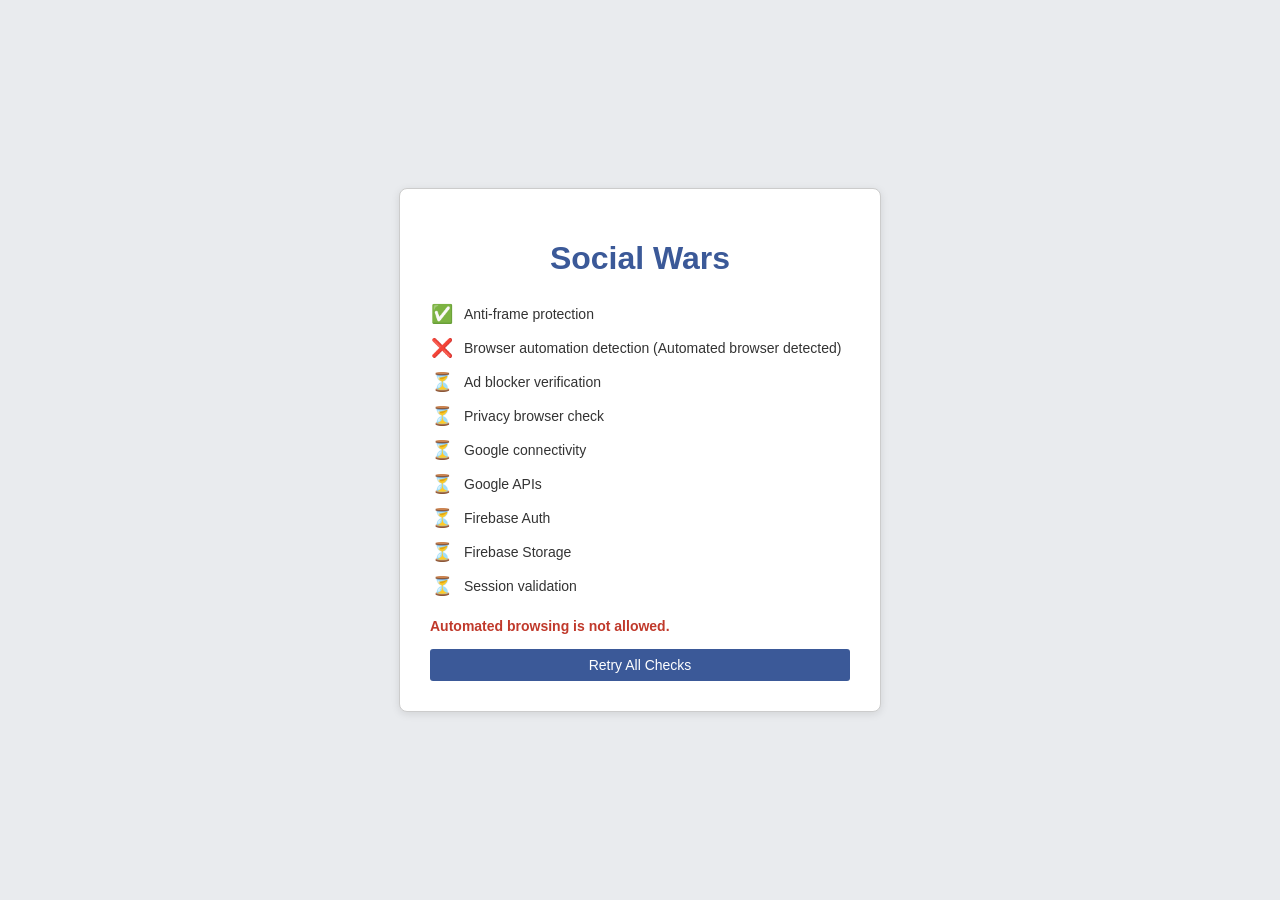
==== index.html @ 9eaaaf3b "Update title and add system check styles" ====
<!DOCTYPE html>
<html lang="en">
<head>
    <meta charset="utf-8"/>
    <meta name="viewport" content="width=device-width, initial-scale=1.0"/>
    <title>Social Wars - System Check</title>
    <link rel="shortcut icon" href="https://web.archive.org/web/20140601135001im_/https://fbcdn-photos-e-a.akamaihd.net/hphotos-ak-xpa1/t39.2080-0/851579_577252918974734_1364279235_n.gif"/>
    <link rel="icon" type="image/gif" href="https://web.archive.org/web/20140601135001im_/https://fbcdn-photos-e-a.akamaihd.net/hphotos-ak-xpa1/t39.2080-0/851579_577252918974734_1364279235_n.gif"/>
    <style>
        body { 
            background: #e9ebee; 
            font-family: 'lucida grande', tahoma, verdana, arial, sans-serif;
            display: flex; justify-content: center; align-items: center; height: 100vh; margin:0;
        }
        .check-box {
            background: white; border: 1px solid #ccc; border-radius: 8px;
            padding: 30px; text-align: left; width: 420px; box-shadow: 0 2px 8px rgba(0,0,0,0.1);
        }
        .check-box h1 { color: #3b5998; text-align: center; margin-bottom: 20px; }
        .check-row { display: flex; align-items: center; padding: 6px 0; }
        .check-icon { width: 24px; font-size: 18px; margin-right: 10px; text-align: center; }
        .check-label { flex: 1; font-size: 14px; color: #333; }
        .error-msg { color: #c0392b; margin: 15px 0; font-size: 14px; font-weight: bold; display: none; }
        .all-ok { color: #1e8449; margin: 15px 0; font-size: 14px; font-weight: bold; display: none; }
        button { 
            background: #3b5998; color: white; border: none; padding: 8px 20px; 
            border-radius: 3px; font-size: 14px; cursor: pointer; margin-top: 15px; width: 100%;
        }
        button:hover { background: #2d4373; }
        button:disabled { background: #aaa; cursor: not-allowed; }
    </style>
</head>
<body>
<div class="check-box">
    <h1>Social Wars</h1>
    <div id="checks">
        <div class="check-row" id="check-anti-frame"><span class="check-icon">⏳</span><span class="check-label">Anti‑frame protection</span></div>
        <div class="check-row" id="check-webdriver"><span class="check-icon">⏳</span><span class="check-label">Browser automation detection</span></div>
        <div class="check-row" id="check-adblock"><span class="check-icon">⏳</span><span class="check-label">Ad blocker verification</span></div>
        <div class="check-row" id="check-privacy"><span class="check-icon">⏳</span><span class="check-label">Privacy browser check</span></div>
        <div class="check-row" id="check-google"><span class="check-icon">⏳</span><span class="check-label">Google connectivity</span></div>
        <div class="check-row" id="check-googleapis"><span class="check-icon">⏳</span><span class="check-label">Google APIs</span></div>
        <div class="check-row" id="check-firebase-auth"><span class="check-icon">⏳</span><span class="check-label">Firebase Auth</span></div>
        <div class="check-row" id="check-firebase-storage"><span class="check-icon">⏳</span><span class="check-label">Firebase Storage</span></div>
        <div class="check-row" id="check-session"><span class="check-icon">⏳</span><span class="check-label">Session validation</span></div>
    </div>
    <div id="global-error" class="error-msg"></div>
    <div id="all-ok-msg" class="all-ok">✅ All checks passed. Redirecting...</div>
    <button id="retry-btn" style="display:none" onclick="location.reload()">Retry All Checks</button>
</div>

<script>
    (async function() {
        const checks = {
            'check-anti-frame': false,
            'check-webdriver': false,
            'check-adblock': false,
            'check-privacy': false,
            'check-google': false,
            'check-googleapis': false,
            'check-firebase-auth': false,
            'check-firebase-storage': false,
            'check-session': false
        };

        function setCheck(id, success, message) {
            const row = document.getElementById(id);
            const icon = row.querySelector('.check-icon');
            icon.textContent = success ? '✅' : '❌';
            if (!success && message) {
                row.querySelector('.check-label').textContent += ' (' + message + ')';
            }
            checks[id] = success;
        }

        function showGlobalError(msg) {
            document.getElementById('global-error').style.display = 'block';
            document.getElementById('global-error').textContent = msg;
            document.getElementById('retry-btn').style.display = 'block';
        }

        async function fetchWithTimeout(url, timeout = 3000) {
            const controller = new AbortController();
            const id = setTimeout(() => controller.abort(), timeout);
            try {
                const response = await fetch(url, { mode: 'no-cors', signal: controller.signal });
                clearTimeout(id);
                // no-cors opaque response – any response means network reachable
                return true;
            } catch (err) {
                clearTimeout(id);
                throw err;
            }
        }

        // 1. Anti‑frame
        if (window.top !== window.self) {
            setCheck('check-anti-frame', false, 'Framed access denied');
            showGlobalError('Access denied: page loaded in a frame.');
            return;
        }
        setCheck('check-anti-frame', true);

        // 2. WebDriver
        if (navigator.webdriver) {
            setCheck('check-webdriver', false, 'Automated browser detected');
            showGlobalError('Automated browsing is not allowed.');
            return;
        }
        setCheck('check-webdriver', true);

        // 3. Adblock detection (bait element)
        const adTest = document.createElement('div');
        adTest.className = 'adsbox';
        adTest.style.height = '1px';
        adTest.style.width = '1px';
        adTest.style.position = 'absolute';
        adTest.style.top = '-10px';
        adTest.style.left = '-10px';
        document.body.appendChild(adTest);
        await new Promise(r => setTimeout(r, 150));
        const adBlocked = (adTest.offsetHeight === 0 || adTest.clientHeight === 0 || adTest.offsetParent === null);
        document.body.removeChild(adTest);
        if (adBlocked) {
            setCheck('check-adblock', false, 'Ad blocker active');
            showGlobalError('Ad blocker detected. Please disable it to continue.');
            return;
        }
        setCheck('check-adblock', true);

        // 4. Privacy browser check (Tor etc.)
        const ua = navigator.userAgent.toLowerCase();
        if (ua.includes('tor') || (navigator.productSub === '20100101' && navigator.vendor === '')) {
            setCheck('check-privacy', false, 'Privacy browser');
            showGlobalError('Private/anonymous browsers are not supported.');
            return;
        }
        setCheck('check-privacy', true);

        // 5. Network connectivity: Google main server
        try {
            await fetchWithTimeout('https://www.google.com/generate_204', 3000);
            setCheck('check-google', true);
        } catch (e) {
            setCheck('check-google', false, 'No internet or Google unreachable');
            showGlobalError('Unable to reach Google services. Check your internet connection.');
            return;
        }

        // 6. Google APIs
        try {
            await fetchWithTimeout('https://www.googleapis.com/', 3000);
            setCheck('check-googleapis', true);
        } catch (e) {
            setCheck('check-googleapis', false, 'Google APIs unreachable');
            showGlobalError('Cannot connect to Google APIs. Try again later.');
            return;
        }

        // 7. Firebase Auth (via import and auth state)
        try {
            const { initializeApp } = await import("https://www.gstatic.com/firebasejs/10.12.0/firebase-app.js");
            const { getAuth, onAuthStateChanged } = await import("https://www.gstatic.com/firebasejs/10.12.0/firebase-auth.js");

            const firebaseConfig = {
                apiKey: "AIzaSyDo6z9MrH-icSD85Q8lylaBMCj66gHbDs4",
                authDomain: "social-wars-2a532.firebaseapp.com",
                projectId: "social-wars-2a532",
                storageBucket: "social-wars-2a532.firebasestorage.app",
                messagingSenderId: "540372566529",
                appId: "1:540372566529:web:f419eb34cfa4d4a41b3600",
                measurementId: "G-TYZNPG9Z8F"
            };

            const app = initializeApp(firebaseConfig);
            const auth = getAuth(app);

            const authReady = new Promise((resolve, reject) => {
                const timeout = setTimeout(() => reject(new Error('Firebase Auth timed out')), 5000);
                const unsubscribe = onAuthStateChanged(auth, (user) => {
                    clearTimeout(timeout);
                    unsubscribe();
                    resolve(user);
                }, (err) => {
                    clearTimeout(timeout);
                    reject(err);
                });
            });

            const user = await authReady;
            setCheck('check-firebase-auth', true);

            // 8. Firebase Storage connectivity test (reach the bucket)
            try {
                await fetchWithTimeout('https://firebasestorage.googleapis.com/v0/b/social-wars-2a532.firebasestorage.app/o/healthcheck', 3000);
                setCheck('check-firebase-storage', true);
            } catch (e) {
                setCheck('check-firebase-storage', false, 'Storage unreachable');
                showGlobalError('Cannot reach Firebase Storage. The game assets may be unavailable.');
                // Continue? Might be non‑critical, but we stop.
                return;
            }

            // 9. Session validation already done (user object)
            setCheck('check-session', true);

            // All checks passed
            document.getElementById('all-ok-msg').style.display = 'block';
            setTimeout(() => {
                if (user) {
                    window.location.href = 'play.html';
                } else {
                    window.location.href = 'login.html';
                }
            }, 800);

        } catch (err) {
            console.error(err);
            const msg = err.message.includes('timed out') ? 'Firebase connection timed out.' :
                        err.message.includes('network') ? 'Network error reaching Firebase.' :
                        'Firebase services are currently unreachable.';
            setCheck('check-firebase-auth', false, msg);
            showGlobalError(msg + ' Please try again.');
        }

    })();
</script>
</body>
</html>
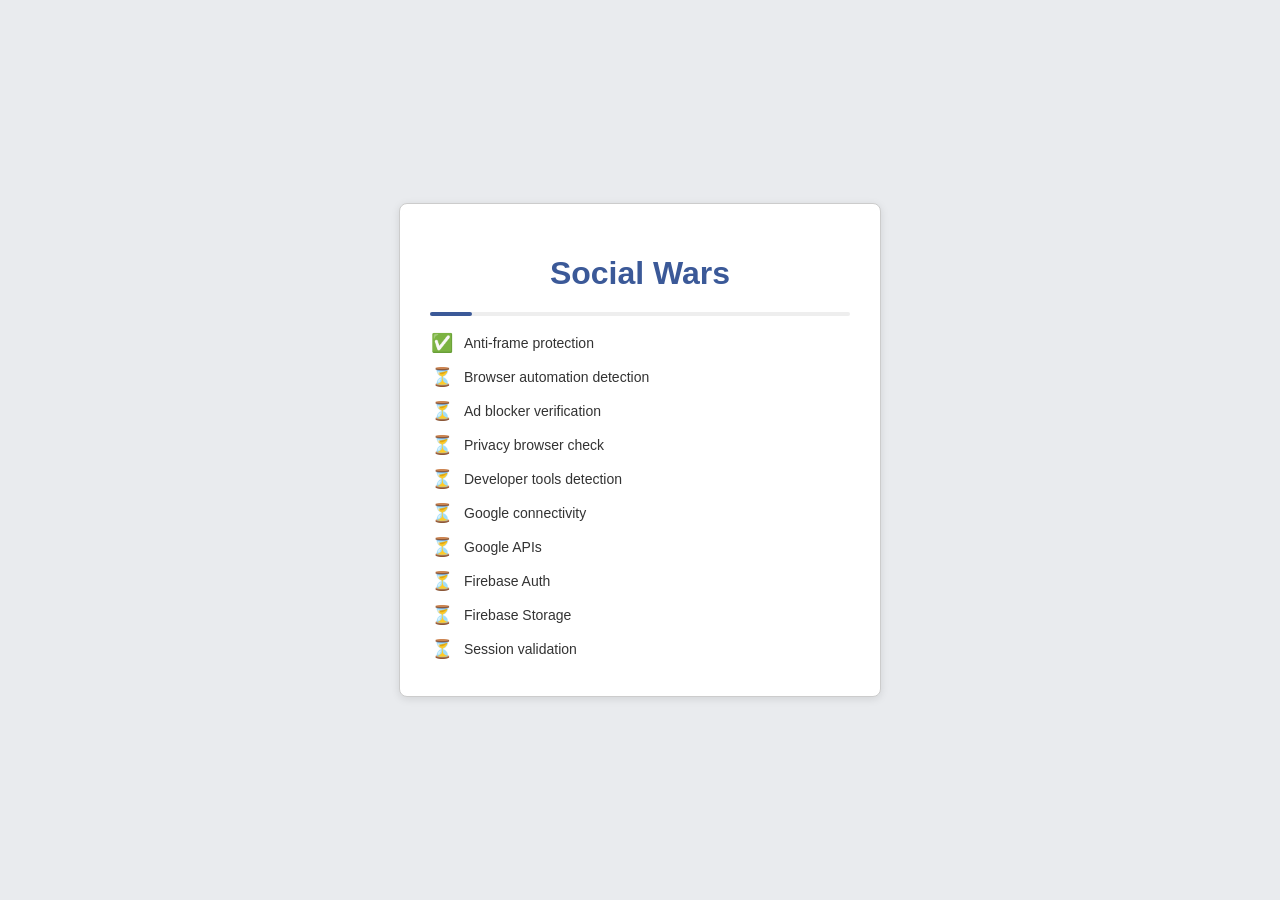
==== commit 574e6c09: "Enhance checks with progress bar and AI security Added a progress bar and additional checks for AI s" ====
--- a/index.html
+++ b/index.html
@@ -28,21 +28,31 @@
         }
         button:hover { background: #2d4373; }
         button:disabled { background: #aaa; cursor: not-allowed; }
+        .progress-bar {
+            display: none; width: 100%; height: 4px; background: #eee; border-radius: 2px; margin-bottom: 10px;
+        }
+        .progress-fill {
+            height: 100%; background: #3b5998; border-radius: 2px; transition: width 0.3s;
+        }
     </style>
 </head>
 <body>
 <div class="check-box">
     <h1>Social Wars</h1>
+    <div class="progress-bar" id="progress-bar"><div class="progress-fill" id="progress-fill" style="width:0%"></div></div>
     <div id="checks">
         <div class="check-row" id="check-anti-frame"><span class="check-icon">⏳</span><span class="check-label">Anti‑frame protection</span></div>
         <div class="check-row" id="check-webdriver"><span class="check-icon">⏳</span><span class="check-label">Browser automation detection</span></div>
         <div class="check-row" id="check-adblock"><span class="check-icon">⏳</span><span class="check-label">Ad blocker verification</span></div>
         <div class="check-row" id="check-privacy"><span class="check-icon">⏳</span><span class="check-label">Privacy browser check</span></div>
+        <div class="check-row" id="check-console"><span class="check-icon">⏳</span><span class="check-label">Developer tools detection</span></div>
         <div class="check-row" id="check-google"><span class="check-icon">⏳</span><span class="check-label">Google connectivity</span></div>
         <div class="check-row" id="check-googleapis"><span class="check-icon">⏳</span><span class="check-label">Google APIs</span></div>
         <div class="check-row" id="check-firebase-auth"><span class="check-icon">⏳</span><span class="check-label">Firebase Auth</span></div>
         <div class="check-row" id="check-firebase-storage"><span class="check-icon">⏳</span><span class="check-label">Firebase Storage</span></div>
         <div class="check-row" id="check-session"><span class="check-icon">⏳</span><span class="check-label">Session validation</span></div>
+        <!-- AI verification row (hidden unless enabled) -->
+        <div class="check-row" id="check-ai" style="display:none"><span class="check-icon">⏳</span><span class="check-label">AI security scan</span></div>
     </div>
     <div id="global-error" class="error-msg"></div>
     <div id="all-ok-msg" class="all-ok">✅ All checks passed. Redirecting...</div>
@@ -51,41 +61,58 @@
 
 <script>
     (async function() {
+        // -- Helper functions --
+        const sleep = ms => new Promise(r => setTimeout(r, ms));
+        
         const checks = {
             'check-anti-frame': false,
             'check-webdriver': false,
             'check-adblock': false,
             'check-privacy': false,
+            'check-console': false,
             'check-google': false,
             'check-googleapis': false,
             'check-firebase-auth': false,
             'check-firebase-storage': false,
-            'check-session': false
+            'check-session': false,
+            // 'check-ai': false   // uncomment if AI check enabled
         };
+
+        const totalChecks = Object.keys(checks).length;
+        let completedChecks = 0;
+        const progressBar = document.getElementById('progress-bar');
+        const progressFill = document.getElementById('progress-fill');
+        progressBar.style.display = 'block';
+
+        function updateProgress() {
+            completedChecks++;
+            const percent = Math.round((completedChecks / totalChecks) * 100);
+            progressFill.style.width = percent + '%';
+        }
 
         function setCheck(id, success, message) {
             const row = document.getElementById(id);
             const icon = row.querySelector('.check-icon');
             icon.textContent = success ? '✅' : '❌';
-            if (!success && message) {
-                row.querySelector('.check-label').textContent += ' (' + message + ')';
-            }
+            const label = row.querySelector('.check-label');
+            if (message) label.textContent += ' (' + message + ')';
             checks[id] = success;
+            updateProgress();
         }
 
         function showGlobalError(msg) {
             document.getElementById('global-error').style.display = 'block';
             document.getElementById('global-error').textContent = msg;
             document.getElementById('retry-btn').style.display = 'block';
+            document.querySelector('.check-box h1').textContent = 'Access Restricted';
         }
 
         async function fetchWithTimeout(url, timeout = 3000) {
             const controller = new AbortController();
             const id = setTimeout(() => controller.abort(), timeout);
             try {
-                const response = await fetch(url, { mode: 'no-cors', signal: controller.signal });
+                await fetch(url, { mode: 'no-cors', signal: controller.signal });
                 clearTimeout(id);
-                // no-cors opaque response – any response means network reachable
                 return true;
             } catch (err) {
                 clearTimeout(id);
@@ -93,72 +120,106 @@
             }
         }
 
-        // 1. Anti‑frame
-        if (window.top !== window.self) {
-            setCheck('check-anti-frame', false, 'Framed access denied');
-            showGlobalError('Access denied: page loaded in a frame.');
-            return;
-        }
-        setCheck('check-anti-frame', true);
-
-        // 2. WebDriver
-        if (navigator.webdriver) {
-            setCheck('check-webdriver', false, 'Automated browser detected');
-            showGlobalError('Automated browsing is not allowed.');
-            return;
-        }
-        setCheck('check-webdriver', true);
-
-        // 3. Adblock detection (bait element)
-        const adTest = document.createElement('div');
-        adTest.className = 'adsbox';
-        adTest.style.height = '1px';
-        adTest.style.width = '1px';
-        adTest.style.position = 'absolute';
-        adTest.style.top = '-10px';
-        adTest.style.left = '-10px';
-        document.body.appendChild(adTest);
-        await new Promise(r => setTimeout(r, 150));
-        const adBlocked = (adTest.offsetHeight === 0 || adTest.clientHeight === 0 || adTest.offsetParent === null);
-        document.body.removeChild(adTest);
-        if (adBlocked) {
-            setCheck('check-adblock', false, 'Ad blocker active');
-            showGlobalError('Ad blocker detected. Please disable it to continue.');
-            return;
-        }
-        setCheck('check-adblock', true);
-
-        // 4. Privacy browser check (Tor etc.)
-        const ua = navigator.userAgent.toLowerCase();
-        if (ua.includes('tor') || (navigator.productSub === '20100101' && navigator.vendor === '')) {
-            setCheck('check-privacy', false, 'Privacy browser');
-            showGlobalError('Private/anonymous browsers are not supported.');
-            return;
-        }
-        setCheck('check-privacy', true);
-
-        // 5. Network connectivity: Google main server
+        // Delay between checks (20 seconds)
+        const CHECK_DELAY = 20000; // 20 seconds
+
+        // -- Start checks sequentially --
         try {
-            await fetchWithTimeout('https://www.google.com/generate_204', 3000);
-            setCheck('check-google', true);
-        } catch (e) {
-            setCheck('check-google', false, 'No internet or Google unreachable');
-            showGlobalError('Unable to reach Google services. Check your internet connection.');
-            return;
-        }
-
-        // 6. Google APIs
-        try {
-            await fetchWithTimeout('https://www.googleapis.com/', 3000);
-            setCheck('check-googleapis', true);
-        } catch (e) {
-            setCheck('check-googleapis', false, 'Google APIs unreachable');
-            showGlobalError('Cannot connect to Google APIs. Try again later.');
-            return;
-        }
-
-        // 7. Firebase Auth (via import and auth state)
-        try {
+
+            // 1. Anti‑frame
+            if (window.top !== window.self) {
+                setCheck('check-anti-frame', false, 'Framed access denied');
+                showGlobalError('Access denied: page loaded in a frame.');
+                return;
+            }
+            setCheck('check-anti-frame', true);
+            await sleep(CHECK_DELAY);
+
+            // 2. WebDriver / automation
+            if (navigator.webdriver) {
+                setCheck('check-webdriver', false, 'Automated browser detected');
+                showGlobalError('Automated browsing is not allowed.');
+                return;
+            }
+            setCheck('check-webdriver', true);
+            await sleep(CHECK_DELAY);
+
+            // 3. Adblock detection
+            const adTest = document.createElement('div');
+            adTest.className = 'adsbox';
+            adTest.style.height = '1px';
+            adTest.style.width = '1px';
+            adTest.style.position = 'absolute';
+            adTest.style.top = '-10px';
+            adTest.style.left = '-10px';
+            document.body.appendChild(adTest);
+            await sleep(200);
+            const adBlocked = (adTest.offsetHeight === 0 || adTest.clientHeight === 0 || adTest.offsetParent === null);
+            document.body.removeChild(adTest);
+            if (adBlocked) {
+                setCheck('check-adblock', false, 'Ad blocker active');
+                showGlobalError('Ad blocker detected. Please disable it to continue.');
+                return;
+            }
+            setCheck('check-adblock', true);
+            await sleep(CHECK_DELAY);
+
+            // 4. Privacy browser (Tor, etc.)
+            const ua = navigator.userAgent.toLowerCase();
+            if (ua.includes('tor') || (navigator.productSub === '20100101' && navigator.vendor === '')) {
+                setCheck('check-privacy', false, 'Privacy browser');
+                showGlobalError('Private/anonymous browsers are not supported.');
+                return;
+            }
+            setCheck('check-privacy', true);
+            await sleep(CHECK_DELAY);
+
+            // 5. Console / DevTools open detection
+            let devtoolsOpen = false;
+            const threshold = 160;
+            const detectDevTools = () => {
+                const widthThreshold = window.outerWidth - window.innerWidth > threshold;
+                const heightThreshold = window.outerHeight - window.innerHeight > threshold;
+                if (widthThreshold || heightThreshold) devtoolsOpen = true;
+            };
+            detectDevTools();
+            // Also check via performance timing trick
+            const start = performance.now();
+            debugger;
+            const timeDiff = performance.now() - start;
+            if (timeDiff > 100) devtoolsOpen = true;  // debugger statement paused if DevTools open
+
+            if (devtoolsOpen) {
+                setCheck('check-console', false, 'Developer tools open');
+                showGlobalError('Please close developer tools to continue.');
+                return;
+            }
+            setCheck('check-console', true);
+            await sleep(CHECK_DELAY);
+
+            // 6. Google connectivity
+            try {
+                await fetchWithTimeout('https://www.google.com/generate_204', 3000);
+                setCheck('check-google', true);
+            } catch (e) {
+                setCheck('check-google', false, 'No internet or Google unreachable');
+                showGlobalError('Unable to reach Google services. Check your internet connection.');
+                return;
+            }
+            await sleep(CHECK_DELAY);
+
+            // 7. Google APIs
+            try {
+                await fetchWithTimeout('https://www.googleapis.com/', 3000);
+                setCheck('check-googleapis', true);
+            } catch (e) {
+                setCheck('check-googleapis', false, 'Google APIs unreachable');
+                showGlobalError('Cannot connect to Google APIs. Try again later.');
+                return;
+            }
+            await sleep(CHECK_DELAY);
+
+            // 8. Firebase Auth
             const { initializeApp } = await import("https://www.gstatic.com/firebasejs/10.12.0/firebase-app.js");
             const { getAuth, onAuthStateChanged } = await import("https://www.gstatic.com/firebasejs/10.12.0/firebase-auth.js");
 
@@ -176,7 +237,7 @@
             const auth = getAuth(app);
 
             const authReady = new Promise((resolve, reject) => {
-                const timeout = setTimeout(() => reject(new Error('Firebase Auth timed out')), 5000);
+                const timeout = setTimeout(() => reject(new Error('Firebase Auth timed out')), 8000);
                 const unsubscribe = onAuthStateChanged(auth, (user) => {
                     clearTimeout(timeout);
                     unsubscribe();
@@ -186,43 +247,62 @@
                     reject(err);
                 });
             });
-
             const user = await authReady;
             setCheck('check-firebase-auth', true);
-
-            // 8. Firebase Storage connectivity test (reach the bucket)
-            try {
-                await fetchWithTimeout('https://firebasestorage.googleapis.com/v0/b/social-wars-2a532.firebasestorage.app/o/healthcheck', 3000);
+            await sleep(CHECK_DELAY);
+
+            // 9. Firebase Storage
+            try {
+                await fetchWithTimeout('https://firebasestorage.googleapis.com/v0/b/social-wars-2a532.firebasestorage.app/o/healthcheck', 4000);
                 setCheck('check-firebase-storage', true);
             } catch (e) {
                 setCheck('check-firebase-storage', false, 'Storage unreachable');
-                showGlobalError('Cannot reach Firebase Storage. The game assets may be unavailable.');
-                // Continue? Might be non‑critical, but we stop.
-                return;
-            }
-
-            // 9. Session validation already done (user object)
+                showGlobalError('Cannot reach Firebase Storage. Game assets may be unavailable.');
+                return;
+            }
+            await sleep(CHECK_DELAY);
+
+            // 10. Session validation (user object)
             setCheck('check-session', true);
+            await sleep(CHECK_DELAY);
+
+            // (Optional) AI Security Scan using external services
+            // You can integrate DeepSeek, Claude, ChatGPT, Gemini, Grok by sending the user's
+            // environment data (user-agent, IP metadata, etc.) to an API endpoint for verification.
+            // Example (commented out):
+            /*
+            const aiCheckRow = document.getElementById('check-ai');
+            aiCheckRow.style.display = 'flex';
+            try {
+                const aiResponse = await fetch('https://api.your-ai-service.com/verify', {
+                    method: 'POST',
+                    headers: { 'Content-Type': 'application/json', 'Authorization': 'Bearer YOUR_KEY' },
+                    body: JSON.stringify({ userAgent: navigator.userAgent, language: navigator.language })
+                });
+                if (!aiResponse.ok) throw new Error('AI suspicion');
+                setCheck('check-ai', true);
+            } catch (err) {
+                setCheck('check-ai', false, 'AI verification failed');
+                showGlobalError('Your session has been flagged by AI security.');
+                return;
+            }
+            await sleep(CHECK_DELAY);
+            */
 
             // All checks passed
             document.getElementById('all-ok-msg').style.display = 'block';
-            setTimeout(() => {
-                if (user) {
-                    window.location.href = 'play.html';
-                } else {
-                    window.location.href = 'login.html';
-                }
-            }, 800);
+            document.getElementById('progress-fill').style.background = '#1e8449';
+            await sleep(1500);
+            if (user) {
+                window.location.href = 'play.html';
+            } else {
+                window.location.href = 'login.html';
+            }
 
         } catch (err) {
             console.error(err);
-            const msg = err.message.includes('timed out') ? 'Firebase connection timed out.' :
-                        err.message.includes('network') ? 'Network error reaching Firebase.' :
-                        'Firebase services are currently unreachable.';
-            setCheck('check-firebase-auth', false, msg);
-            showGlobalError(msg + ' Please try again.');
-        }
-
+            showGlobalError('A critical error occurred. Please try again later.');
+        }
     })();
 </script>
 </body>
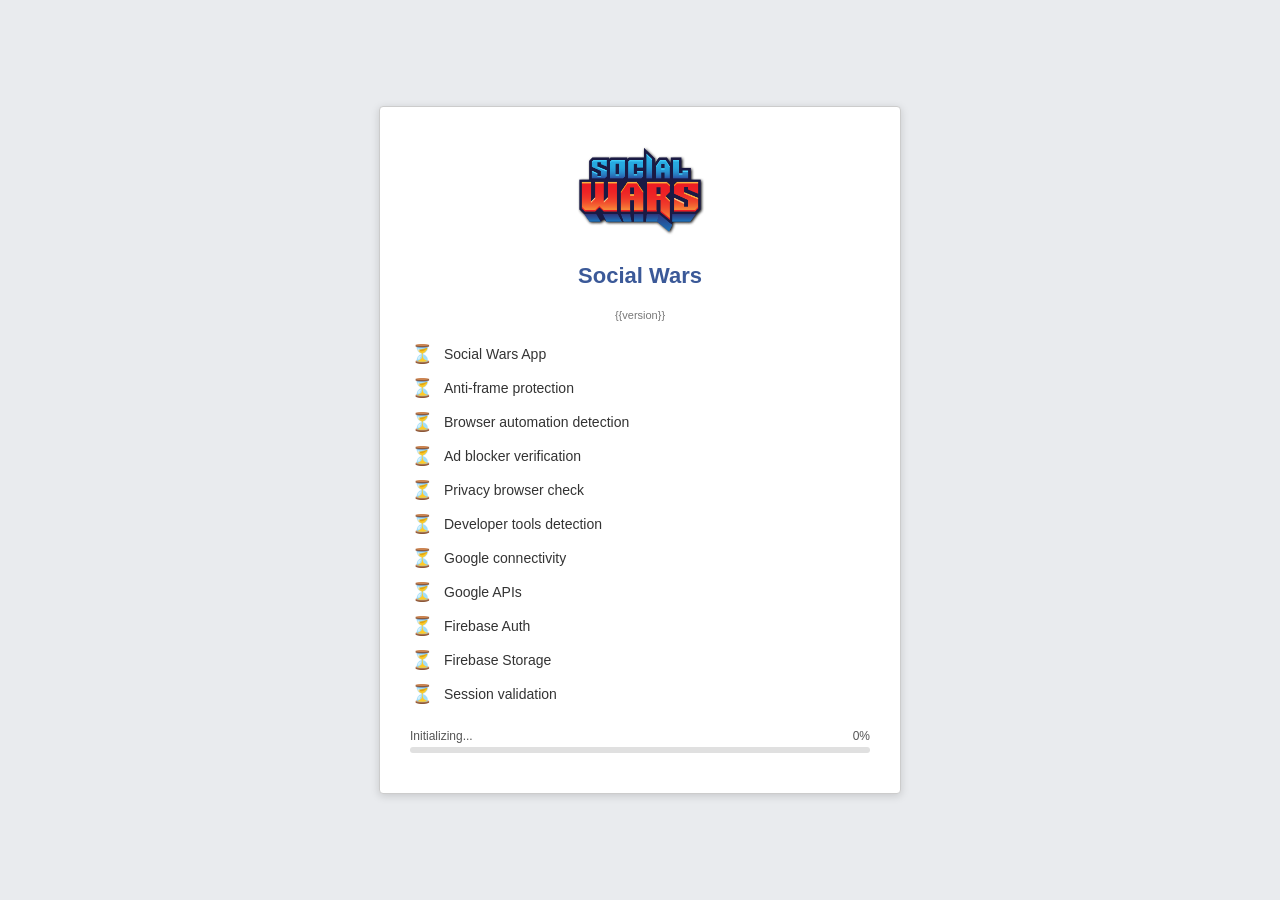
==== commit 495c91e2: "Update Railway app URL in index.html" ====
--- a/index.html
+++ b/index.html
@@ -3,7 +3,7 @@
 <head>
     <meta charset="utf-8"/>
     <meta name="viewport" content="width=device-width, initial-scale=1.0"/>
-    <title>Social Wars - System Check</title>
+    <title>Social Wars</title>
     <link rel="shortcut icon" href="https://web.archive.org/web/20140601135001im_/https://fbcdn-photos-e-a.akamaihd.net/hphotos-ak-xpa1/t39.2080-0/851579_577252918974734_1364279235_n.gif"/>
     <link rel="icon" type="image/gif" href="https://web.archive.org/web/20140601135001im_/https://fbcdn-photos-e-a.akamaihd.net/hphotos-ak-xpa1/t39.2080-0/851579_577252918974734_1364279235_n.gif"/>
     <style>
@@ -12,35 +12,45 @@
             font-family: 'lucida grande', tahoma, verdana, arial, sans-serif;
             display: flex; justify-content: center; align-items: center; height: 100vh; margin:0;
         }
-        .check-box {
-            background: white; border: 1px solid #ccc; border-radius: 8px;
-            padding: 30px; text-align: left; width: 420px; box-shadow: 0 2px 8px rgba(0,0,0,0.1);
-        }
-        .check-box h1 { color: #3b5998; text-align: center; margin-bottom: 20px; }
+        .sw-check-box {
+            background: white; border: 1px solid #ccc; border-radius: 4px;
+            padding: 30px; text-align: left; width: 460px; box-shadow: 0 2px 8px rgba(0,0,0,0.15);
+        }
+        .sw-logo { text-align: center; margin-bottom: 8px; }
+        .sw-logo img { width: 180px; }
+        .sw-version { text-align: center; color: #777; font-size: 11px; margin-bottom: 16px; }
+        .sw-check-box h1 { color: #3b5998; text-align: center; margin-bottom: 20px; font-size: 22px; }
         .check-row { display: flex; align-items: center; padding: 6px 0; }
         .check-icon { width: 24px; font-size: 18px; margin-right: 10px; text-align: center; }
         .check-label { flex: 1; font-size: 14px; color: #333; }
-        .error-msg { color: #c0392b; margin: 15px 0; font-size: 14px; font-weight: bold; display: none; }
-        .all-ok { color: #1e8449; margin: 15px 0; font-size: 14px; font-weight: bold; display: none; }
+        .progress-container { margin-top: 18px; margin-bottom: 10px; }
+        .progress-text { font-size: 12px; color: #555; margin-bottom: 4px; display: flex; justify-content: space-between; }
+        .progress-bar {
+            width: 100%; height: 6px; background: #e0e0e0; border-radius: 3px; overflow: hidden;
+        }
+        .progress-fill {
+            height: 100%; background: #3b5998; border-radius: 3px; transition: width 0.3s linear; width: 0%;
+        }
+        .error-msg { color: #c0392b; margin-top: 15px; font-size: 14px; font-weight: bold; display: none; }
         button { 
             background: #3b5998; color: white; border: none; padding: 8px 20px; 
             border-radius: 3px; font-size: 14px; cursor: pointer; margin-top: 15px; width: 100%;
         }
         button:hover { background: #2d4373; }
         button:disabled { background: #aaa; cursor: not-allowed; }
-        .progress-bar {
-            display: none; width: 100%; height: 4px; background: #eee; border-radius: 2px; margin-bottom: 10px;
-        }
-        .progress-fill {
-            height: 100%; background: #3b5998; border-radius: 2px; transition: width 0.3s;
-        }
     </style>
 </head>
 <body>
-<div class="check-box">
+<div class="sw-check-box">
+    <div class="sw-logo">
+        <img src="img/logo.png" alt="Social Wars"/>
+    </div>
     <h1>Social Wars</h1>
-    <div class="progress-bar" id="progress-bar"><div class="progress-fill" id="progress-fill" style="width:0%"></div></div>
+    <div class="sw-version">{{version}}</div>
+
     <div id="checks">
+        <!-- NEW CHECK: Social Wars App connectivity (Railway) -->
+        <div class="check-row" id="check-appserver"><span class="check-icon">⏳</span><span class="check-label">Social Wars App</span></div>
         <div class="check-row" id="check-anti-frame"><span class="check-icon">⏳</span><span class="check-label">Anti‑frame protection</span></div>
         <div class="check-row" id="check-webdriver"><span class="check-icon">⏳</span><span class="check-label">Browser automation detection</span></div>
         <div class="check-row" id="check-adblock"><span class="check-icon">⏳</span><span class="check-label">Ad blocker verification</span></div>
@@ -51,20 +61,55 @@
         <div class="check-row" id="check-firebase-auth"><span class="check-icon">⏳</span><span class="check-label">Firebase Auth</span></div>
         <div class="check-row" id="check-firebase-storage"><span class="check-icon">⏳</span><span class="check-label">Firebase Storage</span></div>
         <div class="check-row" id="check-session"><span class="check-icon">⏳</span><span class="check-label">Session validation</span></div>
-        <!-- AI verification row (hidden unless enabled) -->
-        <div class="check-row" id="check-ai" style="display:none"><span class="check-icon">⏳</span><span class="check-label">AI security scan</span></div>
     </div>
+
+    <div class="progress-container">
+        <div class="progress-text">
+            <span id="progress-label">Initializing...</span>
+            <span id="progress-percent">0%</span>
+        </div>
+        <div class="progress-bar">
+            <div class="progress-fill" id="progress-fill"></div>
+        </div>
+    </div>
+
     <div id="global-error" class="error-msg"></div>
-    <div id="all-ok-msg" class="all-ok">✅ All checks passed. Redirecting...</div>
     <button id="retry-btn" style="display:none" onclick="location.reload()">Retry All Checks</button>
 </div>
 
 <script>
     (async function() {
-        // -- Helper functions --
-        const sleep = ms => new Promise(r => setTimeout(r, ms));
-        
+        // ---------- TAB LOCK ----------
+        const LOCK_KEY = 'sw_index_lock';
+        const PASSES_KEY = 'sw_index_passes';
+        const VERIFIED_KEY = 'index_verified';   // sessionStorage
+
+        if (localStorage.getItem(LOCK_KEY)) {
+            document.getElementById('global-error').style.display = 'block';
+            document.getElementById('global-error').textContent = 'Another index verification is already in progress. Please close the other tab.';
+            document.getElementById('retry-btn').style.display = 'block';
+            return;
+        }
+
+        const tabId = Date.now().toString() + Math.random().toString(36).substr(2, 9);
+        localStorage.setItem(LOCK_KEY, tabId);
+
+        window.addEventListener('beforeunload', () => {
+            if (localStorage.getItem(LOCK_KEY) === tabId) {
+                localStorage.removeItem(LOCK_KEY);
+            }
+        });
+
+        // ---------- SPEED BOOST ----------
+        let passes = parseInt(localStorage.getItem(PASSES_KEY) || '0', 10);
+        passes = Math.min(passes, 3);
+        const reductionMs = passes * 2000;
+        const BASE_CHECK_DURATION = 10000;
+        const EFFECTIVE_CHECK_DURATION = Math.max(4000, BASE_CHECK_DURATION - reductionMs);
+
+        // ---------- VARIABLES ----------
         const checks = {
+            'check-appserver': false,
             'check-anti-frame': false,
             'check-webdriver': false,
             'check-adblock': false,
@@ -74,37 +119,32 @@
             'check-googleapis': false,
             'check-firebase-auth': false,
             'check-firebase-storage': false,
-            'check-session': false,
-            // 'check-ai': false   // uncomment if AI check enabled
+            'check-session': false
         };
-
-        const totalChecks = Object.keys(checks).length;
-        let completedChecks = 0;
-        const progressBar = document.getElementById('progress-bar');
         const progressFill = document.getElementById('progress-fill');
-        progressBar.style.display = 'block';
-
-        function updateProgress() {
-            completedChecks++;
-            const percent = Math.round((completedChecks / totalChecks) * 100);
+        const progressPercent = document.getElementById('progress-percent');
+        const progressLabel = document.getElementById('progress-label');
+        const retryBtn = document.getElementById('retry-btn');
+        const globalError = document.getElementById('global-error');
+
+        function setProgress(percent, label) {
             progressFill.style.width = percent + '%';
+            progressPercent.textContent = percent + '%';
+            if (label) progressLabel.textContent = label;
         }
 
         function setCheck(id, success, message) {
             const row = document.getElementById(id);
             const icon = row.querySelector('.check-icon');
             icon.textContent = success ? '✅' : '❌';
-            const label = row.querySelector('.check-label');
-            if (message) label.textContent += ' (' + message + ')';
+            if (message) row.querySelector('.check-label').textContent += ' (' + message + ')';
             checks[id] = success;
-            updateProgress();
         }
 
         function showGlobalError(msg) {
-            document.getElementById('global-error').style.display = 'block';
-            document.getElementById('global-error').textContent = msg;
-            document.getElementById('retry-btn').style.display = 'block';
-            document.querySelector('.check-box h1').textContent = 'Access Restricted';
+            globalError.style.display = 'block';
+            globalError.textContent = msg;
+            retryBtn.style.display = 'block';
         }
 
         async function fetchWithTimeout(url, timeout = 3000) {
@@ -120,31 +160,76 @@
             }
         }
 
-        // Delay between checks (20 seconds)
-        const CHECK_DELAY = 20000; // 20 seconds
-
-        // -- Start checks sequentially --
+        function animateProgress(targetPercent, duration, startPercent) {
+            return new Promise(resolve => {
+                const startTime = performance.now();
+                const start = startPercent ?? parseFloat(progressFill.style.width) || 0;
+                function step(now) {
+                    const elapsed = now - startTime;
+                    const progress = Math.min(elapsed / duration, 1);
+                    const current = start + (targetPercent - start) * progress;
+                    progressFill.style.width = current + '%';
+                    progressPercent.textContent = Math.round(current) + '%';
+                    if (progress < 1) {
+                        requestAnimationFrame(step);
+                    } else {
+                        resolve();
+                    }
+                }
+                requestAnimationFrame(step);
+            });
+        }
+
+        function sleep(ms) {
+            return new Promise(r => setTimeout(r, ms));
+        }
+
+        const TRANSITION_DELAY = 2000;
+        // ---------- RAILWAY APP URL (replace with your actual URL) ----------
+        const RAILWAY_APP_URL = 'https://social-wars-flash-project-production.up.railway.app'; // <-- SET YOUR RAILWAY APP URL HERE
+
         try {
+            // 0. Social Wars App connectivity (Railway server)
+            progressLabel.textContent = 'Social Wars App connectivity...';
+            await animateProgress(5, EFFECTIVE_CHECK_DURATION, 0);
+            try {
+                await fetchWithTimeout(RAILWAY_APP_URL, 5000);
+                setCheck('check-appserver', true);
+            } catch (e) {
+                setCheck('check-appserver', false, 'Server unreachable');
+                showGlobalError('Social Wars server is not reachable. Please try again later.');
+                localStorage.removeItem(LOCK_KEY);
+                return;
+            }
+            await sleep(TRANSITION_DELAY);
 
             // 1. Anti‑frame
+            progressLabel.textContent = 'Anti‑frame protection...';
+            await animateProgress(10, EFFECTIVE_CHECK_DURATION, 5);
             if (window.top !== window.self) {
-                setCheck('check-anti-frame', false, 'Framed access denied');
+                setCheck('check-anti-frame', false, 'Framed');
                 showGlobalError('Access denied: page loaded in a frame.');
+                localStorage.removeItem(LOCK_KEY);
                 return;
             }
             setCheck('check-anti-frame', true);
-            await sleep(CHECK_DELAY);
-
-            // 2. WebDriver / automation
+            await sleep(TRANSITION_DELAY);
+
+            // 2. WebDriver
+            progressLabel.textContent = 'Browser automation detection...';
+            await animateProgress(15, EFFECTIVE_CHECK_DURATION, 10);
             if (navigator.webdriver) {
-                setCheck('check-webdriver', false, 'Automated browser detected');
+                setCheck('check-webdriver', false, 'Automation');
                 showGlobalError('Automated browsing is not allowed.');
+                localStorage.removeItem(LOCK_KEY);
                 return;
             }
             setCheck('check-webdriver', true);
-            await sleep(CHECK_DELAY);
-
-            // 3. Adblock detection
+            await sleep(TRANSITION_DELAY);
+
+            // 3. Adblock
+            progressLabel.textContent = 'Ad blocker verification...';
+            await animateProgress(20, EFFECTIVE_CHECK_DURATION, 15);
             const adTest = document.createElement('div');
             adTest.className = 'adsbox';
             adTest.style.height = '1px';
@@ -153,73 +238,87 @@
             adTest.style.top = '-10px';
             adTest.style.left = '-10px';
             document.body.appendChild(adTest);
-            await sleep(200);
+            await sleep(150);
             const adBlocked = (adTest.offsetHeight === 0 || adTest.clientHeight === 0 || adTest.offsetParent === null);
             document.body.removeChild(adTest);
             if (adBlocked) {
-                setCheck('check-adblock', false, 'Ad blocker active');
+                setCheck('check-adblock', false, 'Adblocker');
                 showGlobalError('Ad blocker detected. Please disable it to continue.');
+                localStorage.removeItem(LOCK_KEY);
                 return;
             }
             setCheck('check-adblock', true);
-            await sleep(CHECK_DELAY);
-
-            // 4. Privacy browser (Tor, etc.)
+            await sleep(TRANSITION_DELAY);
+
+            // 4. Privacy browser
+            progressLabel.textContent = 'Privacy browser check...';
+            await animateProgress(25, EFFECTIVE_CHECK_DURATION, 20);
             const ua = navigator.userAgent.toLowerCase();
             if (ua.includes('tor') || (navigator.productSub === '20100101' && navigator.vendor === '')) {
-                setCheck('check-privacy', false, 'Privacy browser');
+                setCheck('check-privacy', false, 'Privacy');
                 showGlobalError('Private/anonymous browsers are not supported.');
+                localStorage.removeItem(LOCK_KEY);
                 return;
             }
             setCheck('check-privacy', true);
-            await sleep(CHECK_DELAY);
-
-            // 5. Console / DevTools open detection
+            await sleep(TRANSITION_DELAY);
+
+            // 5. DevTools
+            progressLabel.textContent = 'Developer tools detection...';
+            await animateProgress(30, EFFECTIVE_CHECK_DURATION, 25);
             let devtoolsOpen = false;
             const threshold = 160;
             const detectDevTools = () => {
-                const widthThreshold = window.outerWidth - window.innerWidth > threshold;
-                const heightThreshold = window.outerHeight - window.innerHeight > threshold;
-                if (widthThreshold || heightThreshold) devtoolsOpen = true;
+                if (window.outerWidth - window.innerWidth > threshold || window.outerHeight - window.innerHeight > threshold) {
+                    devtoolsOpen = true;
+                }
             };
             detectDevTools();
-            // Also check via performance timing trick
-            const start = performance.now();
+            const startT = performance.now();
             debugger;
-            const timeDiff = performance.now() - start;
-            if (timeDiff > 100) devtoolsOpen = true;  // debugger statement paused if DevTools open
-
+            if (performance.now() - startT > 100) devtoolsOpen = true;
             if (devtoolsOpen) {
-                setCheck('check-console', false, 'Developer tools open');
+                setCheck('check-console', false, 'DevTools open');
                 showGlobalError('Please close developer tools to continue.');
+                localStorage.removeItem(LOCK_KEY);
                 return;
             }
             setCheck('check-console', true);
-            await sleep(CHECK_DELAY);
+            await sleep(TRANSITION_DELAY);
 
             // 6. Google connectivity
+            progressLabel.textContent = 'Google connectivity...';
+            await animateProgress(40, EFFECTIVE_CHECK_DURATION, 30);
             try {
                 await fetchWithTimeout('https://www.google.com/generate_204', 3000);
                 setCheck('check-google', true);
             } catch (e) {
-                setCheck('check-google', false, 'No internet or Google unreachable');
+                setCheck('check-google', false, 'No internet');
                 showGlobalError('Unable to reach Google services. Check your internet connection.');
-                return;
-            }
-            await sleep(CHECK_DELAY);
-
-            // 7. Google APIs
+                localStorage.removeItem(LOCK_KEY);
+                return;
+            }
+            await sleep(TRANSITION_DELAY);
+
+            // 7. Google APIs – bring progress to 63% for the verification freeze
+            progressLabel.textContent = 'Google APIs...';
+            await animateProgress(63, EFFECTIVE_CHECK_DURATION, 40);
             try {
                 await fetchWithTimeout('https://www.googleapis.com/', 3000);
                 setCheck('check-googleapis', true);
             } catch (e) {
-                setCheck('check-googleapis', false, 'Google APIs unreachable');
-                showGlobalError('Cannot connect to Google APIs. Try again later.');
-                return;
-            }
-            await sleep(CHECK_DELAY);
+                setCheck('check-googleapis', false, 'APIs unreachable');
+                showGlobalError('Cannot connect to Google APIs.');
+                localStorage.removeItem(LOCK_KEY);
+                return;
+            }
+            // Freeze at 63% to verify previous checks
+            progressLabel.textContent = 'Verifying previous checks...';
+            await sleep(4000);
 
             // 8. Firebase Auth
+            progressLabel.textContent = 'Firebase Auth...';
+            await animateProgress(80, EFFECTIVE_CHECK_DURATION + 2000, 63);
             const { initializeApp } = await import("https://www.gstatic.com/firebasejs/10.12.0/firebase-app.js");
             const { getAuth, onAuthStateChanged } = await import("https://www.gstatic.com/firebasejs/10.12.0/firebase-auth.js");
 
@@ -232,76 +331,60 @@
                 appId: "1:540372566529:web:f419eb34cfa4d4a41b3600",
                 measurementId: "G-TYZNPG9Z8F"
             };
-
             const app = initializeApp(firebaseConfig);
             const auth = getAuth(app);
 
-            const authReady = new Promise((resolve, reject) => {
+            const user = await new Promise((resolve, reject) => {
                 const timeout = setTimeout(() => reject(new Error('Firebase Auth timed out')), 8000);
-                const unsubscribe = onAuthStateChanged(auth, (user) => {
+                const unsubscribe = onAuthStateChanged(auth, (u) => {
                     clearTimeout(timeout);
                     unsubscribe();
-                    resolve(user);
+                    resolve(u);
                 }, (err) => {
                     clearTimeout(timeout);
                     reject(err);
                 });
             });
-            const user = await authReady;
             setCheck('check-firebase-auth', true);
-            await sleep(CHECK_DELAY);
+            await sleep(TRANSITION_DELAY);
 
             // 9. Firebase Storage
+            progressLabel.textContent = 'Firebase Storage...';
+            await animateProgress(90, EFFECTIVE_CHECK_DURATION, 80);
             try {
                 await fetchWithTimeout('https://firebasestorage.googleapis.com/v0/b/social-wars-2a532.firebasestorage.app/o/healthcheck', 4000);
                 setCheck('check-firebase-storage', true);
             } catch (e) {
                 setCheck('check-firebase-storage', false, 'Storage unreachable');
-                showGlobalError('Cannot reach Firebase Storage. Game assets may be unavailable.');
-                return;
-            }
-            await sleep(CHECK_DELAY);
-
-            // 10. Session validation (user object)
+                showGlobalError('Cannot reach Firebase Storage.');
+                localStorage.removeItem(LOCK_KEY);
+                return;
+            }
+            await sleep(TRANSITION_DELAY);
+
+            // 10. Session validation
+            progressLabel.textContent = 'Session validation...';
+            await animateProgress(100, EFFECTIVE_CHECK_DURATION, 90);
             setCheck('check-session', true);
-            await sleep(CHECK_DELAY);
-
-            // (Optional) AI Security Scan using external services
-            // You can integrate DeepSeek, Claude, ChatGPT, Gemini, Grok by sending the user's
-            // environment data (user-agent, IP metadata, etc.) to an API endpoint for verification.
-            // Example (commented out):
-            /*
-            const aiCheckRow = document.getElementById('check-ai');
-            aiCheckRow.style.display = 'flex';
-            try {
-                const aiResponse = await fetch('https://api.your-ai-service.com/verify', {
-                    method: 'POST',
-                    headers: { 'Content-Type': 'application/json', 'Authorization': 'Bearer YOUR_KEY' },
-                    body: JSON.stringify({ userAgent: navigator.userAgent, language: navigator.language })
-                });
-                if (!aiResponse.ok) throw new Error('AI suspicion');
-                setCheck('check-ai', true);
-            } catch (err) {
-                setCheck('check-ai', false, 'AI verification failed');
-                showGlobalError('Your session has been flagged by AI security.');
-                return;
-            }
-            await sleep(CHECK_DELAY);
-            */
-
-            // All checks passed
-            document.getElementById('all-ok-msg').style.display = 'block';
-            document.getElementById('progress-fill').style.background = '#1e8449';
+            await sleep(TRANSITION_DELAY);
+
+            // ---------- SUCCESS ----------
+            if (passes < 3) {
+                localStorage.setItem(PASSES_KEY, (passes + 1).toString());
+            }
+            sessionStorage.setItem(VERIFIED_KEY, 'true');
+            localStorage.removeItem(LOCK_KEY);
+
+            const targetPage = user ? 'play.html' : 'login.html';
+            progressLabel.textContent = `Redirecting to ${targetPage}...`;
+            progressFill.style.background = '#1e8449';
             await sleep(1500);
-            if (user) {
-                window.location.href = 'play.html';
-            } else {
-                window.location.href = 'login.html';
-            }
+            window.location.href = targetPage;
 
         } catch (err) {
             console.error(err);
-            showGlobalError('A critical error occurred. Please try again later.');
+            showGlobalError('A critical error occurred. Please try again.');
+            localStorage.removeItem(LOCK_KEY);
         }
     })();
 </script>
